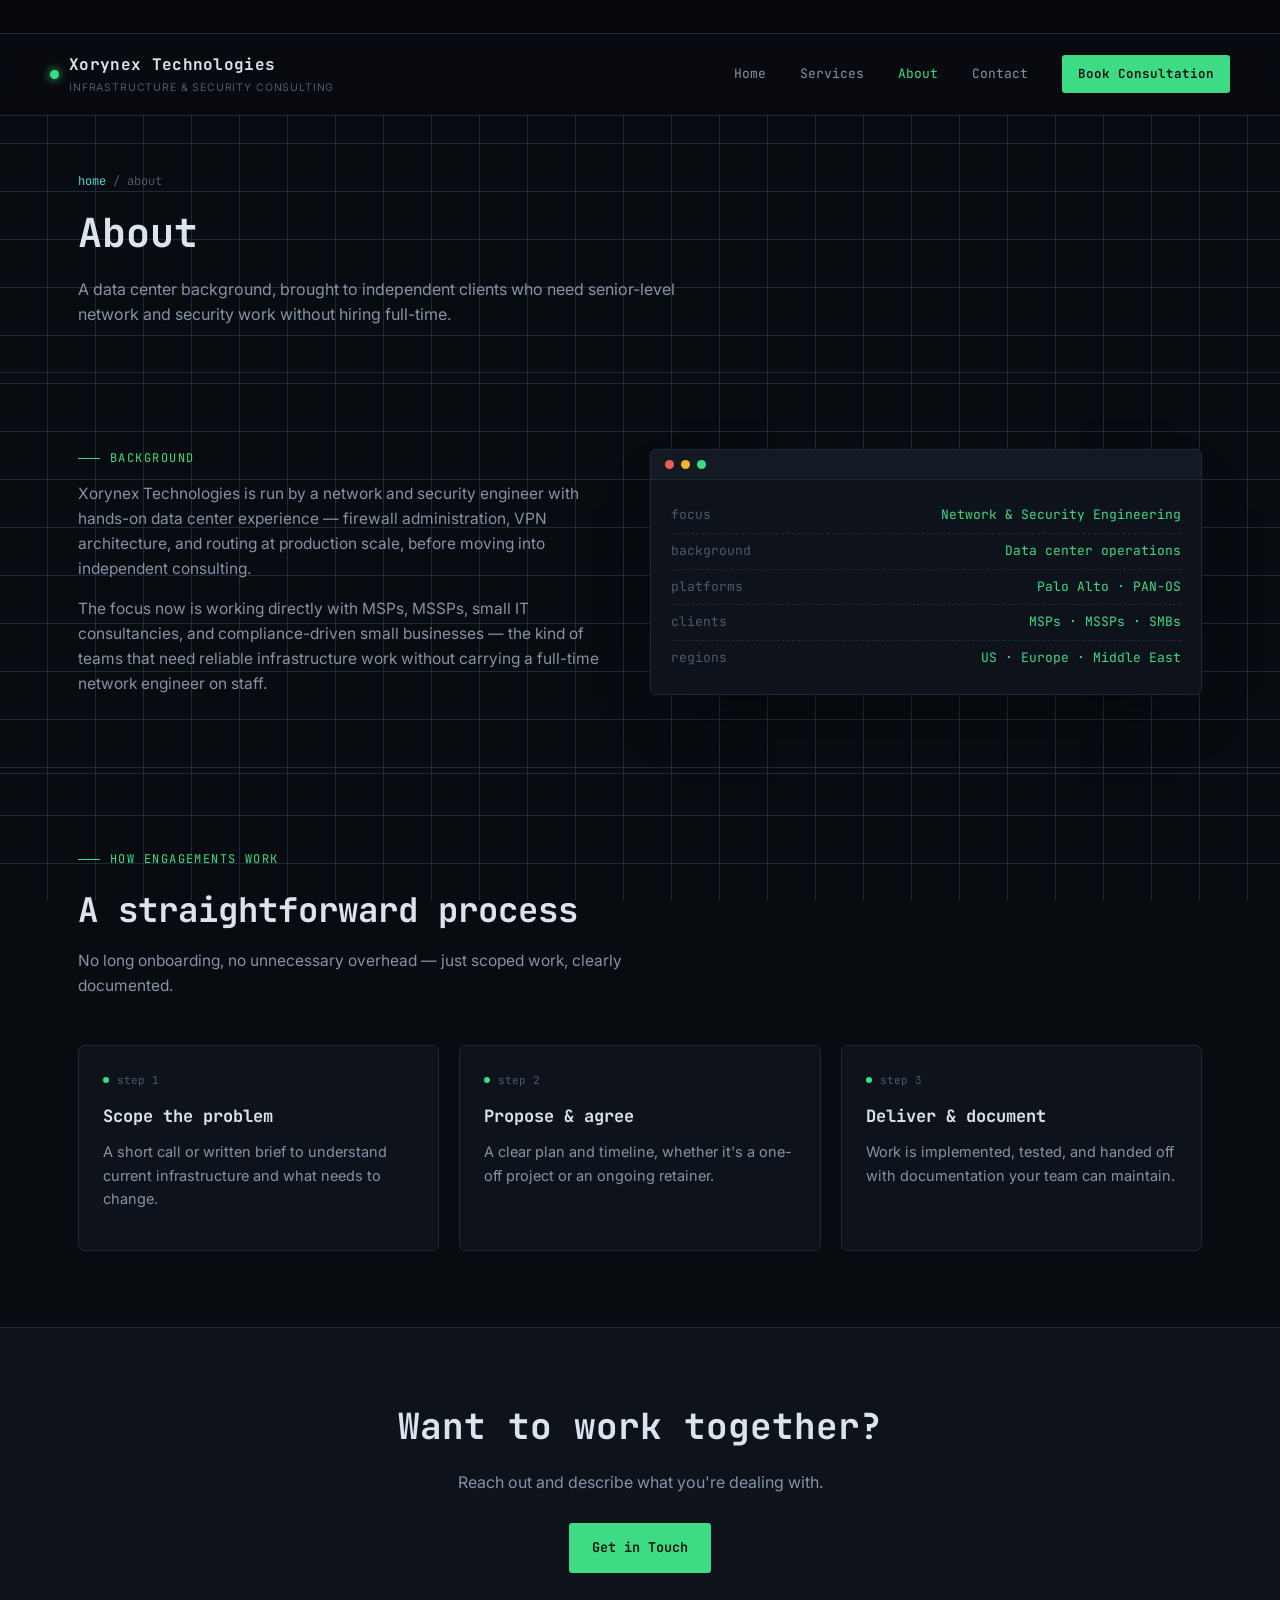
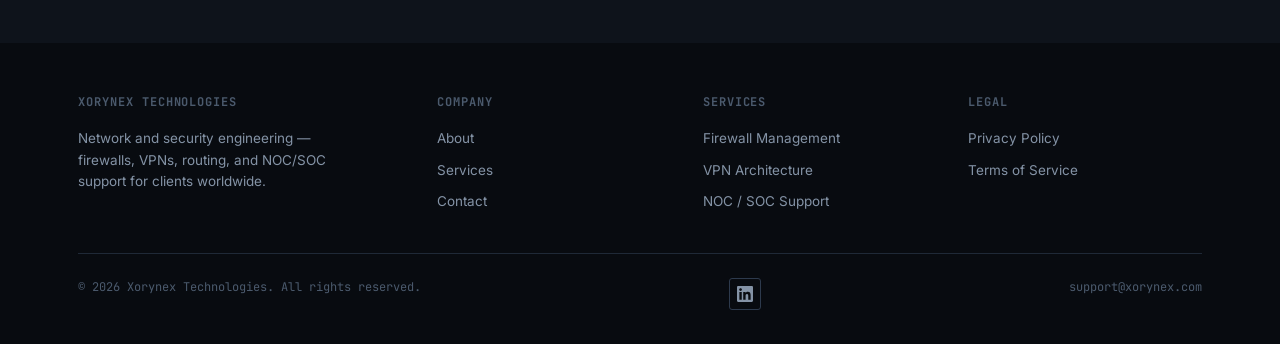
==== about.html @ 142f8172 "Add files via upload" ====
<!DOCTYPE html>
<html lang="en">
<head>
<meta charset="UTF-8">
<meta name="viewport" content="width=device-width, initial-scale=1.0">
<title>About — Xorynex Technologies</title>
<meta name="description" content="Xorynex Technologies is an independent network and security engineering practice with a data center background, serving MSPs and small businesses internationally.">
<link rel="stylesheet" href="style.css">
</head>
<body>

<div class="ticker">
  <div class="ticker__track">
    <span class="ok">● firewall.policy: enforced</span>
    <span class="data">vpn.tunnels: monitored</span>
    <span class="ok">● noc.monitoring: online</span>
    <span class="warn">soc.alerts: triaged</span>
    <span class="ok">● bgp.sessions: established</span>
    <span class="data">clients: US · EU · MENA</span>
    <span class="ok">● status: accepting new engagements</span>
    <span class="ok">● firewall.policy: enforced</span>
    <span class="data">vpn.tunnels: monitored</span>
  </div>
</div>

<header class="site">
  <div class="wrap nav">
    <a href="index.html" class="brand">
      <span class="brand__dot"></span>
      <span>Xorynex Technologies<small>Infrastructure &amp; Security Consulting</small></span>
    </a>
    <nav class="nav__links">
      <a href="index.html">Home</a>
      <a href="services.html">Services</a>
      <a href="about.html" class="current">About</a>
      <a href="contact.html">Contact</a>
      <a href="contact.html" class="nav__cta">Book Consultation</a>
    </nav>
    <button class="nav__toggle" aria-label="Toggle menu">☰ menu</button>
  </div>
</header>

<main>
  <div class="page-header">
    <div class="wrap">
      <div class="breadcrumb"><a href="index.html">home</a> / about</div>
      <h1>About</h1>
      <p>A data center background, brought to independent clients who need senior-level network and security work without hiring full-time.</p>
    </div>
  </div>

  <section>
    <div class="wrap grid-2" style="align-items:start;">
      <div class="reveal">
        <div class="eyebrow">Background</div>
        <p style="font-size:15.5px; color:var(--text-dim); margin:0 0 16px;">Xorynex Technologies is run by a network and security engineer with hands-on data center experience — firewall administration, VPN architecture, and routing at production scale, before moving into independent consulting.</p>
        <p style="font-size:15.5px; color:var(--text-dim); margin:0;">The focus now is working directly with MSPs, MSSPs, small IT consultancies, and compliance-driven small businesses — the kind of teams that need reliable infrastructure work without carrying a full-time network engineer on staff.</p>
      </div>
      <div class="console reveal">
        <div class="console__bar">
          <span style="background:#ef5b5b"></span><span style="background:#f0b429"></span><span style="background:#3ddc84"></span>
        </div>
        <div class="console__body">
          <div class="row"><span class="k">focus</span><span class="v ok">Network &amp; Security Engineering</span></div>
          <div class="row"><span class="k">background</span><span class="v ok">Data center operations</span></div>
          <div class="row"><span class="k">platforms</span><span class="v ok">Palo Alto · PAN-OS</span></div>
          <div class="row"><span class="k">clients</span><span class="v ok">MSPs · MSSPs · SMBs</span></div>
          <div class="row"><span class="k">regions</span><span class="v ok">US · Europe · Middle East</span></div>
        </div>
      </div>
    </div>
  </section>

  <section>
    <div class="wrap">
      <div class="section-head reveal">
        <div class="eyebrow">How Engagements Work</div>
        <h2>A straightforward process</h2>
        <p>No long onboarding, no unnecessary overhead — just scoped work, clearly documented.</p>
      </div>
      <div class="grid-3">
        <div class="card reveal">
          <div class="card__index"><span class="dot"></span>step 1</div>
          <h3>Scope the problem</h3>
          <p>A short call or written brief to understand current infrastructure and what needs to change.</p>
        </div>
        <div class="card reveal">
          <div class="card__index"><span class="dot"></span>step 2</div>
          <h3>Propose &amp; agree</h3>
          <p>A clear plan and timeline, whether it's a one-off project or an ongoing retainer.</p>
        </div>
        <div class="card reveal">
          <div class="card__index"><span class="dot"></span>step 3</div>
          <h3>Deliver &amp; document</h3>
          <p>Work is implemented, tested, and handed off with documentation your team can maintain.</p>
        </div>
      </div>
    </div>
  </section>

  <section class="cta-band" style="border-bottom:none;">
    <div class="wrap">
      <h2>Want to work together?</h2>
      <p>Reach out and describe what you're dealing with.</p>
      <div class="btn-row"><a href="contact.html" class="btn btn--primary">Get in Touch</a></div>
    </div>
  </section>
</main>

<footer class="site">
  <div class="wrap">
    <div class="footer__grid">
      <div class="footer__col">
        <h4>Xorynex Technologies</h4>
        <p>Network and security engineering — firewalls, VPNs, routing, and NOC/SOC support for clients worldwide.</p>
      </div>
      <div class="footer__col">
        <h4>Company</h4>
        <ul>
          <li><a href="about.html">About</a></li>
          <li><a href="services.html">Services</a></li>
          <li><a href="contact.html">Contact</a></li>
        </ul>
      </div>
      <div class="footer__col">
        <h4>Services</h4>
        <ul>
          <li><a href="services.html#firewall">Firewall Management</a></li>
          <li><a href="services.html#vpn">VPN Architecture</a></li>
          <li><a href="services.html#noc-soc">NOC / SOC Support</a></li>
        </ul>
      </div>
      <div class="footer__col">
        <h4>Legal</h4>
        <ul>
          <li><a href="privacy.html">Privacy Policy</a></li>
          <li><a href="terms.html">Terms of Service</a></li>
        </ul>
      </div>
    </div>
    <div class="footer__bottom">
      <span>© 2026 Xorynex Technologies. All rights reserved.</span>
      <div class="footer__social">
        <a href="https://www.linkedin.com/company/xorynex-technologies" target="_blank" rel="noopener noreferrer" aria-label="LinkedIn">
          <svg viewBox="0 0 24 24" fill="currentColor">
            <path d="M20.447 20.452h-3.554v-5.569c0-1.328-.027-3.037-1.852-3.037-1.853 0-2.136 1.445-2.136 2.939v5.667H9.351V9h3.414v1.561h.046c.477-.9 1.637-1.85 3.37-1.85 3.601 0 4.267 2.37 4.267 5.455v6.286zM5.337 7.433c-1.144 0-2.063-.926-2.063-2.065 0-1.138.92-2.063 2.063-2.063 1.14 0 2.064.925 2.064 2.063 0 1.139-.925 2.065-2.064 2.065zm1.782 13.019H3.555V9h3.564v11.452zM22.225 0H1.771C.792 0 0 .774 0 1.729v20.542C0 23.227.792 24 1.771 24h20.451C23.2 24 24 23.227 24 22.271V1.729C24 .774 23.2 0 22.222 0h.003z"/>
          </svg>
        </a>
      </div>
      <span>support@xorynex.com</span>
    </div>
  </div>
</footer>

<script src="script.js"></script>
</body>
</html>
---- style.css ----
/* ==========================================================================
   Network Sec Solutions — NOC Console Design System
   ========================================================================== */

@import url('https://fonts.googleapis.com/css2?family=JetBrains+Mono:wght@400;500;600;700;800&family=Inter:wght@400;500;600;700&display=swap');

:root {
  /* Color tokens */
  --bg-void:      #080b10;
  --bg-panel:     #0e131b;
  --bg-panel-alt: #131a24;
  --line:         #1f2937;
  --line-bright:  #2d3a4d;
  --text-primary: #dbe4ec;
  --text-dim:     #8493a6;
  --text-faint:   #4b5a6d;
  --signal:       #3ddc84;   /* healthy / online */
  --signal-dim:   #1f6b45;
  --alert:        #f0b429;   /* warning accent */
  --critical:     #ef5b5b;   /* used sparingly */
  --wire:         #4fd1d9;   /* secondary tech accent, links/data */

  --font-mono: 'JetBrains Mono', ui-monospace, 'SFMono-Regular', monospace;
  --font-sans: 'Inter', -apple-system, BlinkMacSystemFont, sans-serif;

  --radius: 3px;
  --max-w: 1180px;
}

* { box-sizing: border-box; }

html { scroll-behavior: smooth; }

body {
  margin: 0;
  background: var(--bg-void);
  background-image:
    linear-gradient(var(--line) 1px, transparent 1px),
    linear-gradient(90deg, var(--line) 1px, transparent 1px);
  background-size: 48px 48px;
  background-attachment: fixed;
  background-position: -1px -1px;
  color: var(--text-primary);
  font-family: var(--font-sans);
  font-size: 16px;
  line-height: 1.6;
  -webkit-font-smoothing: antialiased;
}

a { color: inherit; text-decoration: none; }

img { max-width: 100%; display: block; }

.wrap {
  max-width: var(--max-w);
  margin: 0 auto;
  padding: 0 28px;
}

::selection { background: var(--signal-dim); color: #fff; }

/* Reduced motion */
@media (prefers-reduced-motion: reduce) {
  * { animation-duration: 0.001ms !important; animation-iteration-count: 1 !important; transition-duration: 0.001ms !important; scroll-behavior: auto !important; }
}

/* Focus visibility */
a:focus-visible, button:focus-visible, input:focus-visible, textarea:focus-visible {
  outline: 2px solid var(--signal);
  outline-offset: 2px;
}

/* ==========================================================================
   Status ticker (signature element)
   ========================================================================== */

.ticker {
  background: #05070a;
  border-bottom: 1px solid var(--line);
  overflow: hidden;
  white-space: nowrap;
  font-family: var(--font-mono);
  font-size: 12px;
  color: var(--text-faint);
  padding: 7px 0;
}

.ticker__track {
  display: inline-block;
  padding-left: 100%;
  animation: ticker-scroll 38s linear infinite;
}

.ticker__track span { margin-right: 48px; }
.ticker__track span.ok   { color: var(--signal); }
.ticker__track span.warn { color: var(--alert); }
.ticker__track span.data { color: var(--wire); }

@keyframes ticker-scroll {
  0%   { transform: translateX(0); }
  100% { transform: translateX(-100%); }
}

/* ==========================================================================
   Header / Nav
   ========================================================================== */

header.site {
  border-bottom: 1px solid var(--line);
  background: rgba(8, 11, 16, 0.88);
  backdrop-filter: blur(6px);
  position: sticky;
  top: 0;
  z-index: 50;
}

.nav {
  display: flex;
  align-items: center;
  justify-content: space-between;
  padding: 18px 0;
}

.brand {
  display: flex;
  align-items: center;
  gap: 10px;
  font-family: var(--font-mono);
  font-weight: 700;
  font-size: 16px;
  letter-spacing: 0.02em;
  color: var(--text-primary);
}

.brand__dot {
  width: 9px;
  height: 9px;
  border-radius: 50%;
  background: var(--signal);
  box-shadow: 0 0 8px var(--signal);
  flex-shrink: 0;
}

.brand small {
  display: block;
  font-family: var(--font-sans);
  font-weight: 400;
  font-size: 10.5px;
  color: var(--text-faint);
  letter-spacing: 0.08em;
  text-transform: uppercase;
  margin-top: 2px;
}

.nav__links {
  display: flex;
  align-items: center;
  gap: 34px;
  font-family: var(--font-mono);
  font-size: 13px;
}

.nav__links a {
  color: var(--text-dim);
  transition: color 0.15s ease;
  position: relative;
}
.nav__links a:hover { color: var(--text-primary); }
.nav__links a.current { color: var(--signal); }

.nav__cta {
  font-family: var(--font-mono);
  font-size: 12.5px;
  font-weight: 600;
  color: var(--bg-void) !important;
  background: var(--signal);
  padding: 9px 16px;
  border-radius: var(--radius);
  transition: opacity 0.15s ease;
}
.nav__cta:hover { opacity: 0.85; }

.nav__toggle {
  display: none;
  background: none;
  border: 1px solid var(--line-bright);
  color: var(--text-primary);
  border-radius: var(--radius);
  padding: 7px 10px;
  font-family: var(--font-mono);
  cursor: pointer;
}

@media (max-width: 820px) {
  .nav__links { display: none; }
  .nav__toggle { display: inline-block; }
  .nav__links.open {
    display: flex;
    flex-direction: column;
    position: absolute;
    top: 100%;
    left: 0;
    right: 0;
    background: var(--bg-panel);
    border-bottom: 1px solid var(--line);
    padding: 18px 28px;
    gap: 16px;
    z-index: 60;
  }
}

/* ==========================================================================
   Eyebrow / section labels
   ========================================================================== */

.eyebrow {
  font-family: var(--font-mono);
  font-size: 12px;
  color: var(--signal);
  letter-spacing: 0.12em;
  text-transform: uppercase;
  display: flex;
  align-items: center;
  gap: 10px;
  margin-bottom: 14px;
}

.eyebrow::before {
  content: '';
  width: 22px;
  height: 1px;
  background: var(--signal);
}

/* ==========================================================================
   Hero
   ========================================================================== */

.hero {
  padding: 88px 0 72px;
  border-bottom: 1px solid var(--line);
}

.hero__grid {
  display: grid;
  grid-template-columns: 1.15fr 0.85fr;
  gap: 56px;
  align-items: center;
}

@media (max-width: 900px) {
  .hero__grid { grid-template-columns: 1fr; }
}

.hero h1 {
  font-family: var(--font-mono);
  font-size: clamp(32px, 5vw, 52px);
  line-height: 1.12;
  font-weight: 800;
  margin: 0 0 20px;
  letter-spacing: -0.01em;
}

.hero h1 .accent { color: var(--signal); }

.hero p.lead {
  font-size: 17px;
  color: var(--text-dim);
  max-width: 52ch;
  margin: 0 0 30px;
}

.btn-row { display: flex; gap: 14px; flex-wrap: wrap; }

.btn {
  font-family: var(--font-mono);
  font-size: 13.5px;
  font-weight: 600;
  padding: 13px 22px;
  border-radius: var(--radius);
  display: inline-flex;
  align-items: center;
  gap: 8px;
  cursor: pointer;
  border: 1px solid transparent;
  transition: transform 0.12s ease, opacity 0.12s ease, border-color 0.12s ease;
}
.btn:hover { transform: translateY(-1px); }

.btn--primary { background: var(--signal); color: #06110a; }
.btn--primary:hover { opacity: 0.88; }

.btn--ghost {
  background: transparent;
  color: var(--text-primary);
  border-color: var(--line-bright);
}
.btn--ghost:hover { border-color: var(--signal); color: var(--signal); }

/* Console panel graphic used in hero */
.console {
  background: var(--bg-panel);
  border: 1px solid var(--line);
  border-radius: 6px;
  overflow: hidden;
  box-shadow: 0 30px 60px -30px rgba(0,0,0,0.6);
}

.console__bar {
  display: flex;
  align-items: center;
  gap: 7px;
  padding: 10px 14px;
  background: var(--bg-panel-alt);
  border-bottom: 1px solid var(--line);
}
.console__bar span {
  width: 9px; height: 9px; border-radius: 50%; background: var(--line-bright);
}
.console__bar .title {
  margin-left: 8px;
  font-family: var(--font-mono);
  font-size: 11.5px;
  color: var(--text-faint);
}

.console__body {
  padding: 18px 20px;
  font-family: var(--font-mono);
  font-size: 13px;
  color: var(--text-dim);
}
.console__body .row { display: flex; justify-content: space-between; padding: 7px 0; border-bottom: 1px dashed var(--line); }
.console__body .row:last-child { border-bottom: none; }
.console__body .row .k { color: var(--text-faint); }
.console__body .row .v.ok { color: var(--signal); }
.console__body .row .v.warn { color: var(--alert); }
.console__body .cursor-line { margin-top: 12px; color: var(--signal); }
.console__body .cursor-line::after {
  content: '_';
  animation: blink 1s step-end infinite;
}
@keyframes blink { 50% { opacity: 0; } }

/* ==========================================================================
   Sections generic
   ========================================================================== */

section { padding: 76px 0; border-bottom: 1px solid var(--line); }
section:last-of-type { border-bottom: none; }

.section-head { max-width: 640px; margin-bottom: 46px; }
.section-head h2 {
  font-family: var(--font-mono);
  font-size: clamp(24px, 3.4vw, 34px);
  margin: 0 0 12px;
  font-weight: 700;
}
.section-head p { color: var(--text-dim); font-size: 15.5px; margin: 0; }

/* ==========================================================================
   Service cards
   ========================================================================== */

.grid-3 { display: grid; grid-template-columns: repeat(3, 1fr); gap: 20px; }
.grid-2 { display: grid; grid-template-columns: repeat(2, 1fr); gap: 20px; }

@media (max-width: 900px) { .grid-3 { grid-template-columns: 1fr 1fr; } }
@media (max-width: 620px) { .grid-3, .grid-2 { grid-template-columns: 1fr; } }

.card {
  background: var(--bg-panel);
  border: 1px solid var(--line);
  border-radius: 6px;
  padding: 26px 24px;
  transition: border-color 0.15s ease, transform 0.15s ease;
}
.card:hover { border-color: var(--line-bright); transform: translateY(-2px); }

.card__index {
  font-family: var(--font-mono);
  font-size: 11px;
  color: var(--text-faint);
  margin-bottom: 14px;
  display: flex;
  align-items: center;
  gap: 8px;
}
.card__index .dot { width: 6px; height: 6px; border-radius: 50%; background: var(--signal); }

.card h3 {
  font-family: var(--font-mono);
  font-size: 17px;
  margin: 0 0 10px;
  font-weight: 700;
}

.card p { color: var(--text-dim); font-size: 14.5px; margin: 0 0 14px; }

.card ul {
  list-style: none;
  margin: 0;
  padding: 0;
  font-size: 13.5px;
  color: var(--text-dim);
  display: flex;
  flex-direction: column;
  gap: 6px;
}
.card ul li::before { content: '› '; color: var(--signal); font-family: var(--font-mono); }

.card a.more {
  display: inline-block;
  margin-top: 16px;
  font-family: var(--font-mono);
  font-size: 12.5px;
  color: var(--wire);
}
.card a.more:hover { text-decoration: underline; }

/* ==========================================================================
   Testimonials (client feedback log)
   ========================================================================== */

.log-entry {
  background: var(--bg-panel);
  border: 1px solid var(--line);
  border-left: 3px solid var(--signal);
  border-radius: 4px;
  padding: 22px 24px;
  margin-bottom: 16px;
}

.log-entry__meta {
  font-family: var(--font-mono);
  font-size: 11.5px;
  color: var(--text-faint);
  display: flex;
  justify-content: space-between;
  margin-bottom: 12px;
  flex-wrap: wrap;
  gap: 8px;
}
.log-entry__meta .status { color: var(--signal); }

.log-entry p.quote {
  font-size: 15px;
  color: var(--text-primary);
  margin: 0 0 12px;
  line-height: 1.65;
}

.log-entry__author {
  font-family: var(--font-mono);
  font-size: 12.5px;
  color: var(--text-dim);
}
.log-entry__author strong { color: var(--text-primary); }

.placeholder-tag {
  display: inline-block;
  font-family: var(--font-mono);
  font-size: 10px;
  color: var(--alert);
  border: 1px solid var(--alert);
  border-radius: 3px;
  padding: 2px 6px;
  margin-left: 8px;
  vertical-align: middle;
  letter-spacing: 0.04em;
}

/* ==========================================================================
   Stats strip
   ========================================================================== */

.stats {
  display: grid;
  grid-template-columns: repeat(4, 1fr);
  border: 1px solid var(--line);
  border-radius: 6px;
  overflow: hidden;
}
@media (max-width: 700px) { .stats { grid-template-columns: 1fr 1fr; } }

.stat {
  padding: 26px 20px;
  border-right: 1px solid var(--line);
  background: var(--bg-panel);
}
.stat:last-child { border-right: none; }
.stat .num {
  font-family: var(--font-mono);
  font-size: 30px;
  font-weight: 800;
  color: var(--signal);
}
.stat .label {
  font-size: 12.5px;
  color: var(--text-faint);
  margin-top: 6px;
  text-transform: uppercase;
  letter-spacing: 0.04em;
}

/* ==========================================================================
   Forms
   ========================================================================== */

.form-panel {
  background: var(--bg-panel);
  border: 1px solid var(--line);
  border-radius: 6px;
  padding: 34px;
}

.field { margin-bottom: 20px; }
.field label {
  display: block;
  font-family: var(--font-mono);
  font-size: 12.5px;
  color: var(--text-dim);
  margin-bottom: 8px;
  text-transform: uppercase;
  letter-spacing: 0.04em;
}
.field input, .field textarea, .field select {
  width: 100%;
  background: var(--bg-void);
  border: 1px solid var(--line-bright);
  border-radius: var(--radius);
  color: var(--text-primary);
  font-family: var(--font-sans);
  font-size: 14.5px;
  padding: 12px 14px;
  transition: border-color 0.15s ease;
}
.field input:focus, .field textarea:focus, .field select:focus {
  border-color: var(--signal);
  outline: none;
}
.field textarea { resize: vertical; min-height: 130px; }

.form-status {
  font-family: var(--font-mono);
  font-size: 13px;
  margin-top: 16px;
  display: none;
  padding: 12px 14px;
  border-radius: var(--radius);
}
.form-status.show { display: block; }
.form-status.ok { background: rgba(61, 220, 132, 0.08); border: 1px solid var(--signal-dim); color: var(--signal); }
.form-status.err { background: rgba(239, 91, 91, 0.08); border: 1px solid var(--critical); color: var(--critical); }

/* ==========================================================================
   Contact info cards
   ========================================================================== */

.contact-meta { display: flex; flex-direction: column; gap: 14px; }
.contact-meta .item {
  border: 1px solid var(--line);
  border-radius: 6px;
  padding: 18px 20px;
  background: var(--bg-panel);
}
.contact-meta .item .k {
  font-family: var(--font-mono);
  font-size: 11px;
  color: var(--text-faint);
  text-transform: uppercase;
  letter-spacing: 0.06em;
  margin-bottom: 6px;
}
.contact-meta .item .v { font-size: 15px; color: var(--text-primary); }
.contact-meta .item .v a { color: var(--wire); }

/* ==========================================================================
   CTA band
   ========================================================================== */

.cta-band {
  text-align: center;
  padding: 70px 0;
  background: var(--bg-panel);
}
.cta-band h2 {
  font-family: var(--font-mono);
  font-size: clamp(24px, 3.6vw, 36px);
  margin: 0 0 14px;
}
.cta-band p { color: var(--text-dim); margin: 0 0 28px; }
.cta-band .btn-row { justify-content: center; }

/* ==========================================================================
   Footer
   ========================================================================== */

footer.site {
  padding: 50px 0 34px;
  font-size: 13.5px;
}
.footer__grid {
  display: grid;
  grid-template-columns: 1.4fr 1fr 1fr 1fr;
  gap: 32px;
  margin-bottom: 40px;
}
@media (max-width: 760px) { .footer__grid { grid-template-columns: 1fr 1fr; } }

.footer__col h4 {
  font-family: var(--font-mono);
  font-size: 12px;
  color: var(--text-faint);
  text-transform: uppercase;
  letter-spacing: 0.08em;
  margin: 0 0 16px;
}
.footer__col ul { list-style: none; margin: 0; padding: 0; display: flex; flex-direction: column; gap: 10px; }
.footer__col a { color: var(--text-dim); }
.footer__col a:hover { color: var(--signal); }
.footer__col p { color: var(--text-dim); font-size: 13.5px; margin: 0; max-width: 32ch; }

.footer__bottom {
  border-top: 1px solid var(--line);
  padding-top: 24px;
  display: flex;
  justify-content: space-between;
  flex-wrap: wrap;
  gap: 12px;
  color: var(--text-faint);
  font-family: var(--font-mono);
  font-size: 12px;
}

/* ==========================================================================
   Page header (interior pages)
   ========================================================================== */

.page-header {
  padding: 56px 0 44px;
  border-bottom: 1px solid var(--line);
}
.page-header h1 {
  font-family: var(--font-mono);
  font-size: clamp(28px, 4vw, 40px);
  margin: 10px 0 12px;
}
.page-header p { color: var(--text-dim); max-width: 60ch; margin: 0; }
.breadcrumb {
  font-family: var(--font-mono);
  font-size: 12px;
  color: var(--text-faint);
}
.breadcrumb a { color: var(--wire); }

/* fade-in on scroll */
.reveal {
  opacity: 0;
  transform: translateY(14px);
  transition: opacity 0.5s ease, transform 0.5s ease;
}
.reveal.in { opacity: 1; transform: translateY(0); }

/* ==========================================================================
   Footer social icons
   ========================================================================== */

.footer__social {
  display: flex;
  align-items: center;
  gap: 14px;
}
.footer__social a {
  display: inline-flex;
  align-items: center;
  justify-content: center;
  width: 32px;
  height: 32px;
  border: 1px solid var(--line-bright);
  border-radius: var(--radius);
  color: var(--text-dim);
  transition: color 0.15s ease, border-color 0.15s ease;
}
.footer__social a:hover { color: var(--signal); border-color: var(--signal); }
.footer__social svg { width: 16px; height: 16px; }

/* ==========================================================================
   Plain-language / small-business section
   ========================================================================== */

.plain-panel {
  background: var(--bg-panel);
  border: 1px solid var(--line);
  border-radius: 8px;
  padding: 40px;
}
@media (max-width: 620px) { .plain-panel { padding: 26px; } }

.plain-panel h2 {
  font-family: var(--font-sans);
  font-size: clamp(22px, 3.2vw, 30px);
  font-weight: 700;
  margin: 0 0 14px;
  color: var(--text-primary);
}
.plain-panel p.intro {
  font-family: var(--font-sans);
  font-size: 16px;
  color: var(--text-dim);
  max-width: 62ch;
  margin: 0 0 28px;
}
.plain-grid {
  display: grid;
  grid-template-columns: repeat(3, 1fr);
  gap: 20px;
}
@media (max-width: 780px) { .plain-grid { grid-template-columns: 1fr; } }

.plain-item {
  background: var(--bg-void);
  border: 1px solid var(--line);
  border-radius: 6px;
  padding: 20px;
}
.plain-item .q {
  font-family: var(--font-sans);
  font-size: 15px;
  font-weight: 600;
  color: var(--text-primary);
  margin: 0 0 8px;
}
.plain-item p {
  font-family: var(--font-sans);
  font-size: 14px;
  color: var(--text-dim);
  margin: 0;
}

.example-tag {
  display: inline-block;
  font-family: var(--font-mono);
  font-size: 10px;
  color: var(--wire);
  border: 1px solid var(--wire);
  border-radius: 3px;
  padding: 2px 6px;
  margin-left: 8px;
  vertical-align: middle;
  letter-spacing: 0.04em;
}
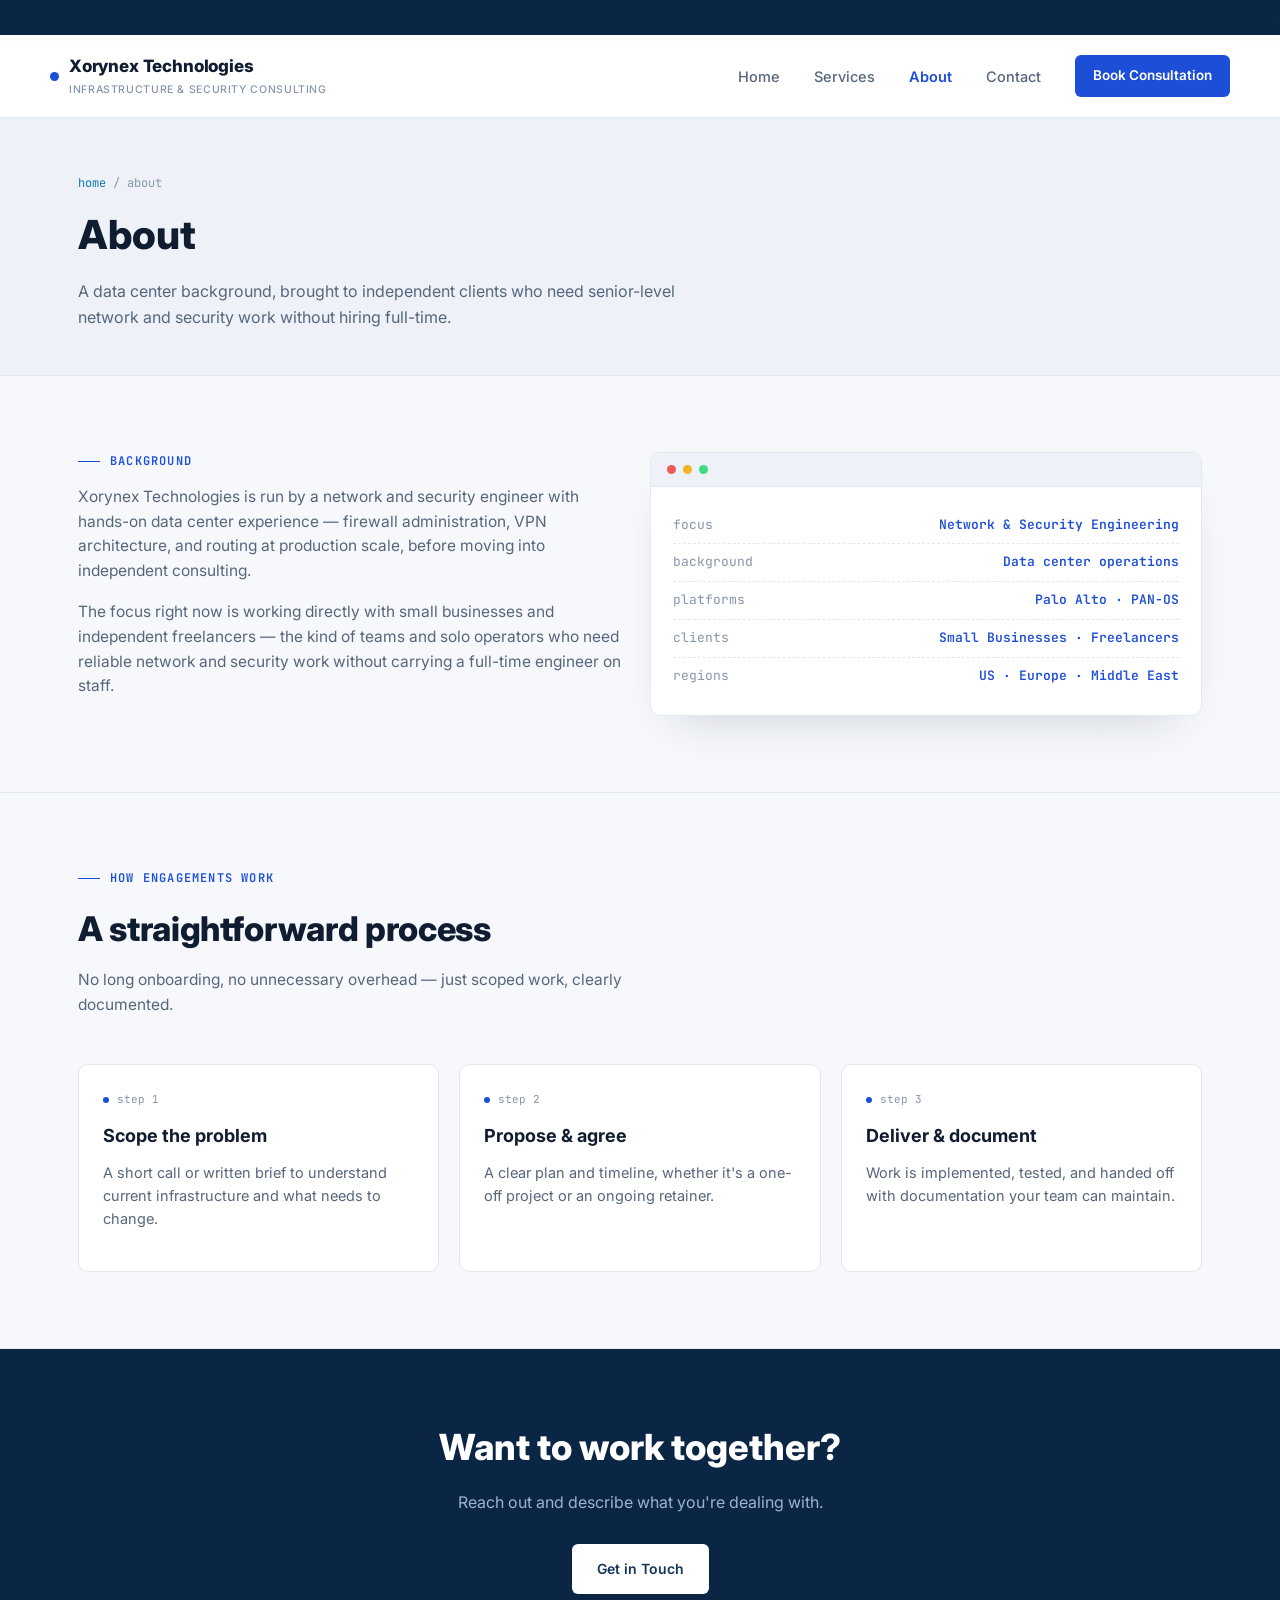
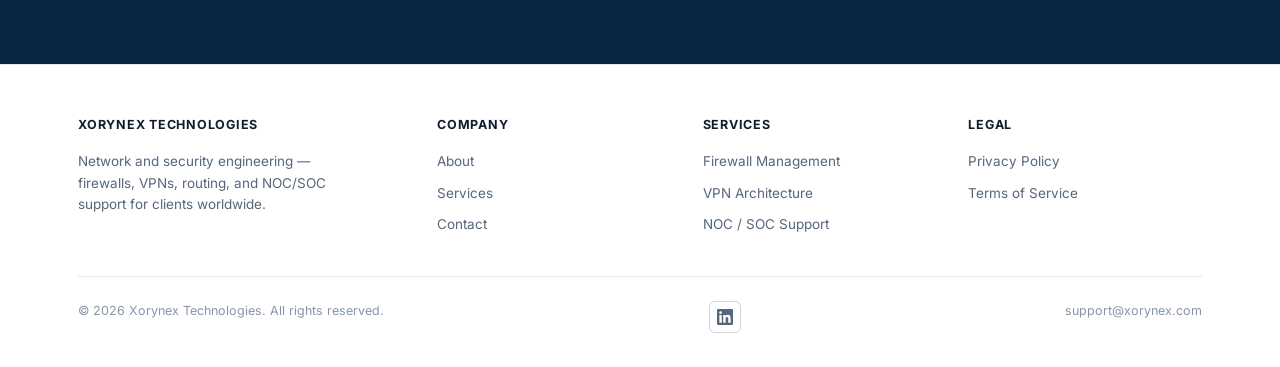
==== commit 37e7d38a: "Add files via upload" ====
--- a/about.html
+++ b/about.html
@@ -4,7 +4,7 @@
 <meta charset="UTF-8">
 <meta name="viewport" content="width=device-width, initial-scale=1.0">
 <title>About — Xorynex Technologies</title>
-<meta name="description" content="Xorynex Technologies is an independent network and security engineering practice with a data center background, serving MSPs and small businesses internationally.">
+<meta name="description" content="Xorynex Technologies is an independent network and security engineering practice with a data center background, serving small businesses and independent freelancers internationally.">
 <link rel="stylesheet" href="style.css">
 </head>
 <body>
@@ -54,7 +54,7 @@
       <div class="reveal">
         <div class="eyebrow">Background</div>
         <p style="font-size:15.5px; color:var(--text-dim); margin:0 0 16px;">Xorynex Technologies is run by a network and security engineer with hands-on data center experience — firewall administration, VPN architecture, and routing at production scale, before moving into independent consulting.</p>
-        <p style="font-size:15.5px; color:var(--text-dim); margin:0;">The focus now is working directly with MSPs, MSSPs, small IT consultancies, and compliance-driven small businesses — the kind of teams that need reliable infrastructure work without carrying a full-time network engineer on staff.</p>
+        <p style="font-size:15.5px; color:var(--text-dim); margin:0;">The focus right now is working directly with small businesses and independent freelancers — the kind of teams and solo operators who need reliable network and security work without carrying a full-time engineer on staff.</p>
       </div>
       <div class="console reveal">
         <div class="console__bar">
@@ -64,7 +64,7 @@
           <div class="row"><span class="k">focus</span><span class="v ok">Network &amp; Security Engineering</span></div>
           <div class="row"><span class="k">background</span><span class="v ok">Data center operations</span></div>
           <div class="row"><span class="k">platforms</span><span class="v ok">Palo Alto · PAN-OS</span></div>
-          <div class="row"><span class="k">clients</span><span class="v ok">MSPs · MSSPs · SMBs</span></div>
+          <div class="row"><span class="k">clients</span><span class="v ok">Small Businesses · Freelancers</span></div>
           <div class="row"><span class="k">regions</span><span class="v ok">US · Europe · Middle East</span></div>
         </div>
       </div>
--- a/style.css
+++ b/style.css
@@ -1,29 +1,35 @@
 /* ==========================================================================
-   Network Sec Solutions — NOC Console Design System
-   ========================================================================== */
-
-@import url('https://fonts.googleapis.com/css2?family=JetBrains+Mono:wght@400;500;600;700;800&family=Inter:wght@400;500;600;700&display=swap');
+   Xorynex Technologies — Professional Trust Design System
+   Clean, corporate, navy/blue palette for small business & freelance clients
+   ========================================================================== */
+
+@import url('https://fonts.googleapis.com/css2?family=JetBrains+Mono:wght@400;500;600;700&family=Inter:wght@400;500;600;700;800&display=swap');
 
 :root {
-  /* Color tokens */
-  --bg-void:      #080b10;
-  --bg-panel:     #0e131b;
-  --bg-panel-alt: #131a24;
-  --line:         #1f2937;
-  --line-bright:  #2d3a4d;
-  --text-primary: #dbe4ec;
-  --text-dim:     #8493a6;
-  --text-faint:   #4b5a6d;
-  --signal:       #3ddc84;   /* healthy / online */
-  --signal-dim:   #1f6b45;
-  --alert:        #f0b429;   /* warning accent */
-  --critical:     #ef5b5b;   /* used sparingly */
-  --wire:         #4fd1d9;   /* secondary tech accent, links/data */
+  /* Color tokens — light, professional, navy/blue */
+  --bg-void:      #f6f8fb;   /* page background */
+  --bg-panel:     #ffffff;   /* card / panel background */
+  --bg-panel-alt: #eef2f8;   /* secondary panel background */
+  --bg-dark:      #0b2545;   /* deep navy, used sparingly (ticker, CTA band) */
+  --bg-dark-alt:  #102c52;
+  --line:         #e2e8f0;
+  --line-bright:  #cbd5e1;
+  --text-primary: #101c30;   /* near-navy body/heading text */
+  --text-dim:     #56667d;
+  --text-faint:   #8695ab;
+  --text-on-dark: #eaf1fb;
+  --text-on-dark-dim: #9fb3cf;
+  --signal:       #1d4ed8;   /* primary brand blue — CTAs, links, accents */
+  --signal-dim:   #dbe6fb;   /* light blue tint for success/accent backgrounds */
+  --signal-deep:  #14345c;   /* deep navy accent for hovers/emphasis */
+  --alert:        #b7791f;   /* warning accent, muted amber */
+  --critical:     #c0362c;   /* muted red, used sparingly */
+  --wire:         #0f7ab0;   /* secondary accent — links/data */
 
   --font-mono: 'JetBrains Mono', ui-monospace, 'SFMono-Regular', monospace;
   --font-sans: 'Inter', -apple-system, BlinkMacSystemFont, sans-serif;
 
-  --radius: 3px;
+  --radius: 6px;
   --max-w: 1180px;
 }
 
@@ -34,12 +40,6 @@
 body {
   margin: 0;
   background: var(--bg-void);
-  background-image:
-    linear-gradient(var(--line) 1px, transparent 1px),
-    linear-gradient(90deg, var(--line) 1px, transparent 1px);
-  background-size: 48px 48px;
-  background-attachment: fixed;
-  background-position: -1px -1px;
   color: var(--text-primary);
   font-family: var(--font-sans);
   font-size: 16px;
@@ -57,7 +57,7 @@
   padding: 0 28px;
 }
 
-::selection { background: var(--signal-dim); color: #fff; }
+::selection { background: var(--signal-dim); color: var(--signal-deep); }
 
 /* Reduced motion */
 @media (prefers-reduced-motion: reduce) {
@@ -71,30 +71,29 @@
 }
 
 /* ==========================================================================
-   Status ticker (signature element)
+   Status ticker — restyled as a calm navy trust bar
    ========================================================================== */
 
 .ticker {
-  background: #05070a;
-  border-bottom: 1px solid var(--line);
+  background: var(--bg-dark);
   overflow: hidden;
   white-space: nowrap;
   font-family: var(--font-mono);
   font-size: 12px;
-  color: var(--text-faint);
-  padding: 7px 0;
+  color: var(--text-on-dark-dim);
+  padding: 8px 0;
 }
 
 .ticker__track {
   display: inline-block;
   padding-left: 100%;
-  animation: ticker-scroll 38s linear infinite;
+  animation: ticker-scroll 42s linear infinite;
 }
 
 .ticker__track span { margin-right: 48px; }
-.ticker__track span.ok   { color: var(--signal); }
-.ticker__track span.warn { color: var(--alert); }
-.ticker__track span.data { color: var(--wire); }
+.ticker__track span.ok   { color: #7fd4a8; }
+.ticker__track span.warn { color: #e3b968; }
+.ticker__track span.data { color: #8fc4ea; }
 
 @keyframes ticker-scroll {
   0%   { transform: translateX(0); }
@@ -107,7 +106,7 @@
 
 header.site {
   border-bottom: 1px solid var(--line);
-  background: rgba(8, 11, 16, 0.88);
+  background: rgba(255, 255, 255, 0.92);
   backdrop-filter: blur(6px);
   position: sticky;
   top: 0;
@@ -125,10 +124,10 @@
   display: flex;
   align-items: center;
   gap: 10px;
-  font-family: var(--font-mono);
-  font-weight: 700;
-  font-size: 16px;
-  letter-spacing: 0.02em;
+  font-family: var(--font-sans);
+  font-weight: 800;
+  font-size: 17px;
+  letter-spacing: -0.01em;
   color: var(--text-primary);
 }
 
@@ -137,17 +136,16 @@
   height: 9px;
   border-radius: 50%;
   background: var(--signal);
-  box-shadow: 0 0 8px var(--signal);
   flex-shrink: 0;
 }
 
 .brand small {
   display: block;
   font-family: var(--font-sans);
-  font-weight: 400;
+  font-weight: 500;
   font-size: 10.5px;
   color: var(--text-faint);
-  letter-spacing: 0.08em;
+  letter-spacing: 0.06em;
   text-transform: uppercase;
   margin-top: 2px;
 }
@@ -156,8 +154,9 @@
   display: flex;
   align-items: center;
   gap: 34px;
-  font-family: var(--font-mono);
-  font-size: 13px;
+  font-family: var(--font-sans);
+  font-weight: 500;
+  font-size: 14.5px;
 }
 
 .nav__links a {
@@ -166,19 +165,19 @@
   position: relative;
 }
 .nav__links a:hover { color: var(--text-primary); }
-.nav__links a.current { color: var(--signal); }
+.nav__links a.current { color: var(--signal); font-weight: 600; }
 
 .nav__cta {
-  font-family: var(--font-mono);
-  font-size: 12.5px;
+  font-family: var(--font-sans);
+  font-size: 13.5px;
   font-weight: 600;
-  color: var(--bg-void) !important;
+  color: #fff !important;
   background: var(--signal);
-  padding: 9px 16px;
+  padding: 10px 18px;
   border-radius: var(--radius);
-  transition: opacity 0.15s ease;
-}
-.nav__cta:hover { opacity: 0.85; }
+  transition: background 0.15s ease;
+}
+.nav__cta:hover { background: var(--signal-deep); }
 
 .nav__toggle {
   display: none;
@@ -187,7 +186,8 @@
   color: var(--text-primary);
   border-radius: var(--radius);
   padding: 7px 10px;
-  font-family: var(--font-mono);
+  font-family: var(--font-sans);
+  font-weight: 500;
   cursor: pointer;
 }
 
@@ -206,6 +206,7 @@
     padding: 18px 28px;
     gap: 16px;
     z-index: 60;
+    box-shadow: 0 12px 24px -12px rgba(16, 28, 48, 0.15);
   }
 }
 
@@ -217,12 +218,13 @@
   font-family: var(--font-mono);
   font-size: 12px;
   color: var(--signal);
-  letter-spacing: 0.12em;
+  letter-spacing: 0.1em;
   text-transform: uppercase;
   display: flex;
   align-items: center;
   gap: 10px;
   margin-bottom: 14px;
+  font-weight: 600;
 }
 
 .eyebrow::before {
@@ -253,12 +255,13 @@
 }
 
 .hero h1 {
-  font-family: var(--font-mono);
-  font-size: clamp(32px, 5vw, 52px);
-  line-height: 1.12;
+  font-family: var(--font-sans);
+  font-size: clamp(32px, 5vw, 50px);
+  line-height: 1.15;
   font-weight: 800;
   margin: 0 0 20px;
-  letter-spacing: -0.01em;
+  letter-spacing: -0.02em;
+  color: var(--text-primary);
 }
 
 .hero h1 .accent { color: var(--signal); }
@@ -273,22 +276,22 @@
 .btn-row { display: flex; gap: 14px; flex-wrap: wrap; }
 
 .btn {
-  font-family: var(--font-mono);
-  font-size: 13.5px;
+  font-family: var(--font-sans);
+  font-size: 14px;
   font-weight: 600;
-  padding: 13px 22px;
+  padding: 13px 24px;
   border-radius: var(--radius);
   display: inline-flex;
   align-items: center;
   gap: 8px;
   cursor: pointer;
   border: 1px solid transparent;
-  transition: transform 0.12s ease, opacity 0.12s ease, border-color 0.12s ease;
+  transition: transform 0.12s ease, background 0.12s ease, border-color 0.12s ease, color 0.12s ease;
 }
 .btn:hover { transform: translateY(-1px); }
 
-.btn--primary { background: var(--signal); color: #06110a; }
-.btn--primary:hover { opacity: 0.88; }
+.btn--primary { background: var(--signal); color: #fff; box-shadow: 0 8px 20px -8px rgba(29, 78, 216, 0.45); }
+.btn--primary:hover { background: var(--signal-deep); }
 
 .btn--ghost {
   background: transparent;
@@ -297,20 +300,20 @@
 }
 .btn--ghost:hover { border-color: var(--signal); color: var(--signal); }
 
-/* Console panel graphic used in hero */
+/* Console panel graphic used in hero — restyled as a clean status card */
 .console {
   background: var(--bg-panel);
   border: 1px solid var(--line);
-  border-radius: 6px;
+  border-radius: 10px;
   overflow: hidden;
-  box-shadow: 0 30px 60px -30px rgba(0,0,0,0.6);
+  box-shadow: 0 24px 48px -28px rgba(16, 28, 48, 0.22);
 }
 
 .console__bar {
   display: flex;
   align-items: center;
   gap: 7px;
-  padding: 10px 14px;
+  padding: 12px 16px;
   background: var(--bg-panel-alt);
   border-bottom: 1px solid var(--line);
 }
@@ -325,17 +328,17 @@
 }
 
 .console__body {
-  padding: 18px 20px;
+  padding: 20px 22px;
   font-family: var(--font-mono);
   font-size: 13px;
   color: var(--text-dim);
 }
-.console__body .row { display: flex; justify-content: space-between; padding: 7px 0; border-bottom: 1px dashed var(--line); }
+.console__body .row { display: flex; justify-content: space-between; padding: 8px 0; border-bottom: 1px dashed var(--line); }
 .console__body .row:last-child { border-bottom: none; }
 .console__body .row .k { color: var(--text-faint); }
-.console__body .row .v.ok { color: var(--signal); }
+.console__body .row .v.ok { color: var(--signal); font-weight: 600; }
 .console__body .row .v.warn { color: var(--alert); }
-.console__body .cursor-line { margin-top: 12px; color: var(--signal); }
+.console__body .cursor-line { margin-top: 12px; color: var(--signal); font-weight: 600; }
 .console__body .cursor-line::after {
   content: '_';
   animation: blink 1s step-end infinite;
@@ -351,10 +354,12 @@
 
 .section-head { max-width: 640px; margin-bottom: 46px; }
 .section-head h2 {
-  font-family: var(--font-mono);
+  font-family: var(--font-sans);
   font-size: clamp(24px, 3.4vw, 34px);
   margin: 0 0 12px;
-  font-weight: 700;
+  font-weight: 800;
+  letter-spacing: -0.01em;
+  color: var(--text-primary);
 }
 .section-head p { color: var(--text-dim); font-size: 15.5px; margin: 0; }
 
@@ -371,11 +376,11 @@
 .card {
   background: var(--bg-panel);
   border: 1px solid var(--line);
-  border-radius: 6px;
+  border-radius: 10px;
   padding: 26px 24px;
-  transition: border-color 0.15s ease, transform 0.15s ease;
-}
-.card:hover { border-color: var(--line-bright); transform: translateY(-2px); }
+  transition: border-color 0.15s ease, transform 0.15s ease, box-shadow 0.15s ease;
+}
+.card:hover { border-color: var(--signal); transform: translateY(-2px); box-shadow: 0 16px 32px -22px rgba(16, 28, 48, 0.25); }
 
 .card__index {
   font-family: var(--font-mono);
@@ -389,10 +394,11 @@
 .card__index .dot { width: 6px; height: 6px; border-radius: 50%; background: var(--signal); }
 
 .card h3 {
-  font-family: var(--font-mono);
-  font-size: 17px;
+  font-family: var(--font-sans);
+  font-size: 18px;
   margin: 0 0 10px;
   font-weight: 700;
+  color: var(--text-primary);
 }
 
 .card p { color: var(--text-dim); font-size: 14.5px; margin: 0 0 14px; }
@@ -407,13 +413,14 @@
   flex-direction: column;
   gap: 6px;
 }
-.card ul li::before { content: '› '; color: var(--signal); font-family: var(--font-mono); }
+.card ul li::before { content: '› '; color: var(--signal); font-family: var(--font-mono); font-weight: 600; }
 
 .card a.more {
   display: inline-block;
   margin-top: 16px;
-  font-family: var(--font-mono);
-  font-size: 12.5px;
+  font-family: var(--font-sans);
+  font-size: 13.5px;
+  font-weight: 600;
   color: var(--wire);
 }
 .card a.more:hover { text-decoration: underline; }
@@ -426,7 +433,7 @@
   background: var(--bg-panel);
   border: 1px solid var(--line);
   border-left: 3px solid var(--signal);
-  border-radius: 4px;
+  border-radius: 8px;
   padding: 22px 24px;
   margin-bottom: 16px;
 }
@@ -441,7 +448,7 @@
   flex-wrap: wrap;
   gap: 8px;
 }
-.log-entry__meta .status { color: var(--signal); }
+.log-entry__meta .status { color: var(--signal); font-weight: 600; }
 
 .log-entry p.quote {
   font-size: 15px;
@@ -451,8 +458,8 @@
 }
 
 .log-entry__author {
-  font-family: var(--font-mono);
-  font-size: 12.5px;
+  font-family: var(--font-sans);
+  font-size: 13px;
   color: var(--text-dim);
 }
 .log-entry__author strong { color: var(--text-primary); }
@@ -478,7 +485,7 @@
   display: grid;
   grid-template-columns: repeat(4, 1fr);
   border: 1px solid var(--line);
-  border-radius: 6px;
+  border-radius: 10px;
   overflow: hidden;
 }
 @media (max-width: 700px) { .stats { grid-template-columns: 1fr 1fr; } }
@@ -490,7 +497,7 @@
 }
 .stat:last-child { border-right: none; }
 .stat .num {
-  font-family: var(--font-mono);
+  font-family: var(--font-sans);
   font-size: 30px;
   font-weight: 800;
   color: var(--signal);
@@ -510,19 +517,19 @@
 .form-panel {
   background: var(--bg-panel);
   border: 1px solid var(--line);
-  border-radius: 6px;
+  border-radius: 10px;
   padding: 34px;
+  box-shadow: 0 20px 40px -30px rgba(16, 28, 48, 0.2);
 }
 
 .field { margin-bottom: 20px; }
 .field label {
   display: block;
-  font-family: var(--font-mono);
-  font-size: 12.5px;
+  font-family: var(--font-sans);
+  font-size: 13px;
+  font-weight: 600;
   color: var(--text-dim);
   margin-bottom: 8px;
-  text-transform: uppercase;
-  letter-spacing: 0.04em;
 }
 .field input, .field textarea, .field select {
   width: 100%;
@@ -533,25 +540,26 @@
   font-family: var(--font-sans);
   font-size: 14.5px;
   padding: 12px 14px;
-  transition: border-color 0.15s ease;
+  transition: border-color 0.15s ease, box-shadow 0.15s ease;
 }
 .field input:focus, .field textarea:focus, .field select:focus {
   border-color: var(--signal);
+  box-shadow: 0 0 0 3px var(--signal-dim);
   outline: none;
 }
 .field textarea { resize: vertical; min-height: 130px; }
 
 .form-status {
-  font-family: var(--font-mono);
-  font-size: 13px;
+  font-family: var(--font-sans);
+  font-size: 13.5px;
   margin-top: 16px;
   display: none;
   padding: 12px 14px;
   border-radius: var(--radius);
 }
 .form-status.show { display: block; }
-.form-status.ok { background: rgba(61, 220, 132, 0.08); border: 1px solid var(--signal-dim); color: var(--signal); }
-.form-status.err { background: rgba(239, 91, 91, 0.08); border: 1px solid var(--critical); color: var(--critical); }
+.form-status.ok { background: var(--signal-dim); border: 1px solid #b7cef3; color: var(--signal-deep); }
+.form-status.err { background: #fbe9e7; border: 1px solid #eab3ab; color: var(--critical); }
 
 /* ==========================================================================
    Contact info cards
@@ -560,7 +568,7 @@
 .contact-meta { display: flex; flex-direction: column; gap: 14px; }
 .contact-meta .item {
   border: 1px solid var(--line);
-  border-radius: 6px;
+  border-radius: 10px;
   padding: 18px 20px;
   background: var(--bg-panel);
 }
@@ -582,15 +590,20 @@
 .cta-band {
   text-align: center;
   padding: 70px 0;
-  background: var(--bg-panel);
+  background: var(--bg-dark);
+  color: var(--text-on-dark);
 }
 .cta-band h2 {
-  font-family: var(--font-mono);
+  font-family: var(--font-sans);
   font-size: clamp(24px, 3.6vw, 36px);
   margin: 0 0 14px;
-}
-.cta-band p { color: var(--text-dim); margin: 0 0 28px; }
+  font-weight: 800;
+  color: #fff;
+}
+.cta-band p { color: var(--text-on-dark-dim); margin: 0 0 28px; }
 .cta-band .btn-row { justify-content: center; }
+.cta-band .btn--primary { background: #fff; color: var(--signal-deep); box-shadow: none; }
+.cta-band .btn--primary:hover { background: var(--signal-dim); }
 
 /* ==========================================================================
    Footer
@@ -599,6 +612,8 @@
 footer.site {
   padding: 50px 0 34px;
   font-size: 13.5px;
+  background: var(--bg-panel);
+  border-top: 1px solid var(--line);
 }
 .footer__grid {
   display: grid;
@@ -609,11 +624,12 @@
 @media (max-width: 760px) { .footer__grid { grid-template-columns: 1fr 1fr; } }
 
 .footer__col h4 {
-  font-family: var(--font-mono);
-  font-size: 12px;
-  color: var(--text-faint);
+  font-family: var(--font-sans);
+  font-size: 12.5px;
+  color: var(--text-primary);
+  font-weight: 700;
   text-transform: uppercase;
-  letter-spacing: 0.08em;
+  letter-spacing: 0.06em;
   margin: 0 0 16px;
 }
 .footer__col ul { list-style: none; margin: 0; padding: 0; display: flex; flex-direction: column; gap: 10px; }
@@ -629,8 +645,8 @@
   flex-wrap: wrap;
   gap: 12px;
   color: var(--text-faint);
-  font-family: var(--font-mono);
-  font-size: 12px;
+  font-family: var(--font-sans);
+  font-size: 12.5px;
 }
 
 /* ==========================================================================
@@ -640,11 +656,14 @@
 .page-header {
   padding: 56px 0 44px;
   border-bottom: 1px solid var(--line);
+  background: var(--bg-panel-alt);
 }
 .page-header h1 {
-  font-family: var(--font-mono);
+  font-family: var(--font-sans);
   font-size: clamp(28px, 4vw, 40px);
   margin: 10px 0 12px;
+  font-weight: 800;
+  color: var(--text-primary);
 }
 .page-header p { color: var(--text-dim); max-width: 60ch; margin: 0; }
 .breadcrumb {
@@ -692,15 +711,16 @@
 .plain-panel {
   background: var(--bg-panel);
   border: 1px solid var(--line);
-  border-radius: 8px;
+  border-radius: 12px;
   padding: 40px;
+  box-shadow: 0 24px 48px -32px rgba(16, 28, 48, 0.2);
 }
 @media (max-width: 620px) { .plain-panel { padding: 26px; } }
 
 .plain-panel h2 {
   font-family: var(--font-sans);
   font-size: clamp(22px, 3.2vw, 30px);
-  font-weight: 700;
+  font-weight: 800;
   margin: 0 0 14px;
   color: var(--text-primary);
 }
@@ -721,7 +741,7 @@
 .plain-item {
   background: var(--bg-void);
   border: 1px solid var(--line);
-  border-radius: 6px;
+  border-radius: 8px;
   padding: 20px;
 }
 .plain-item .q {
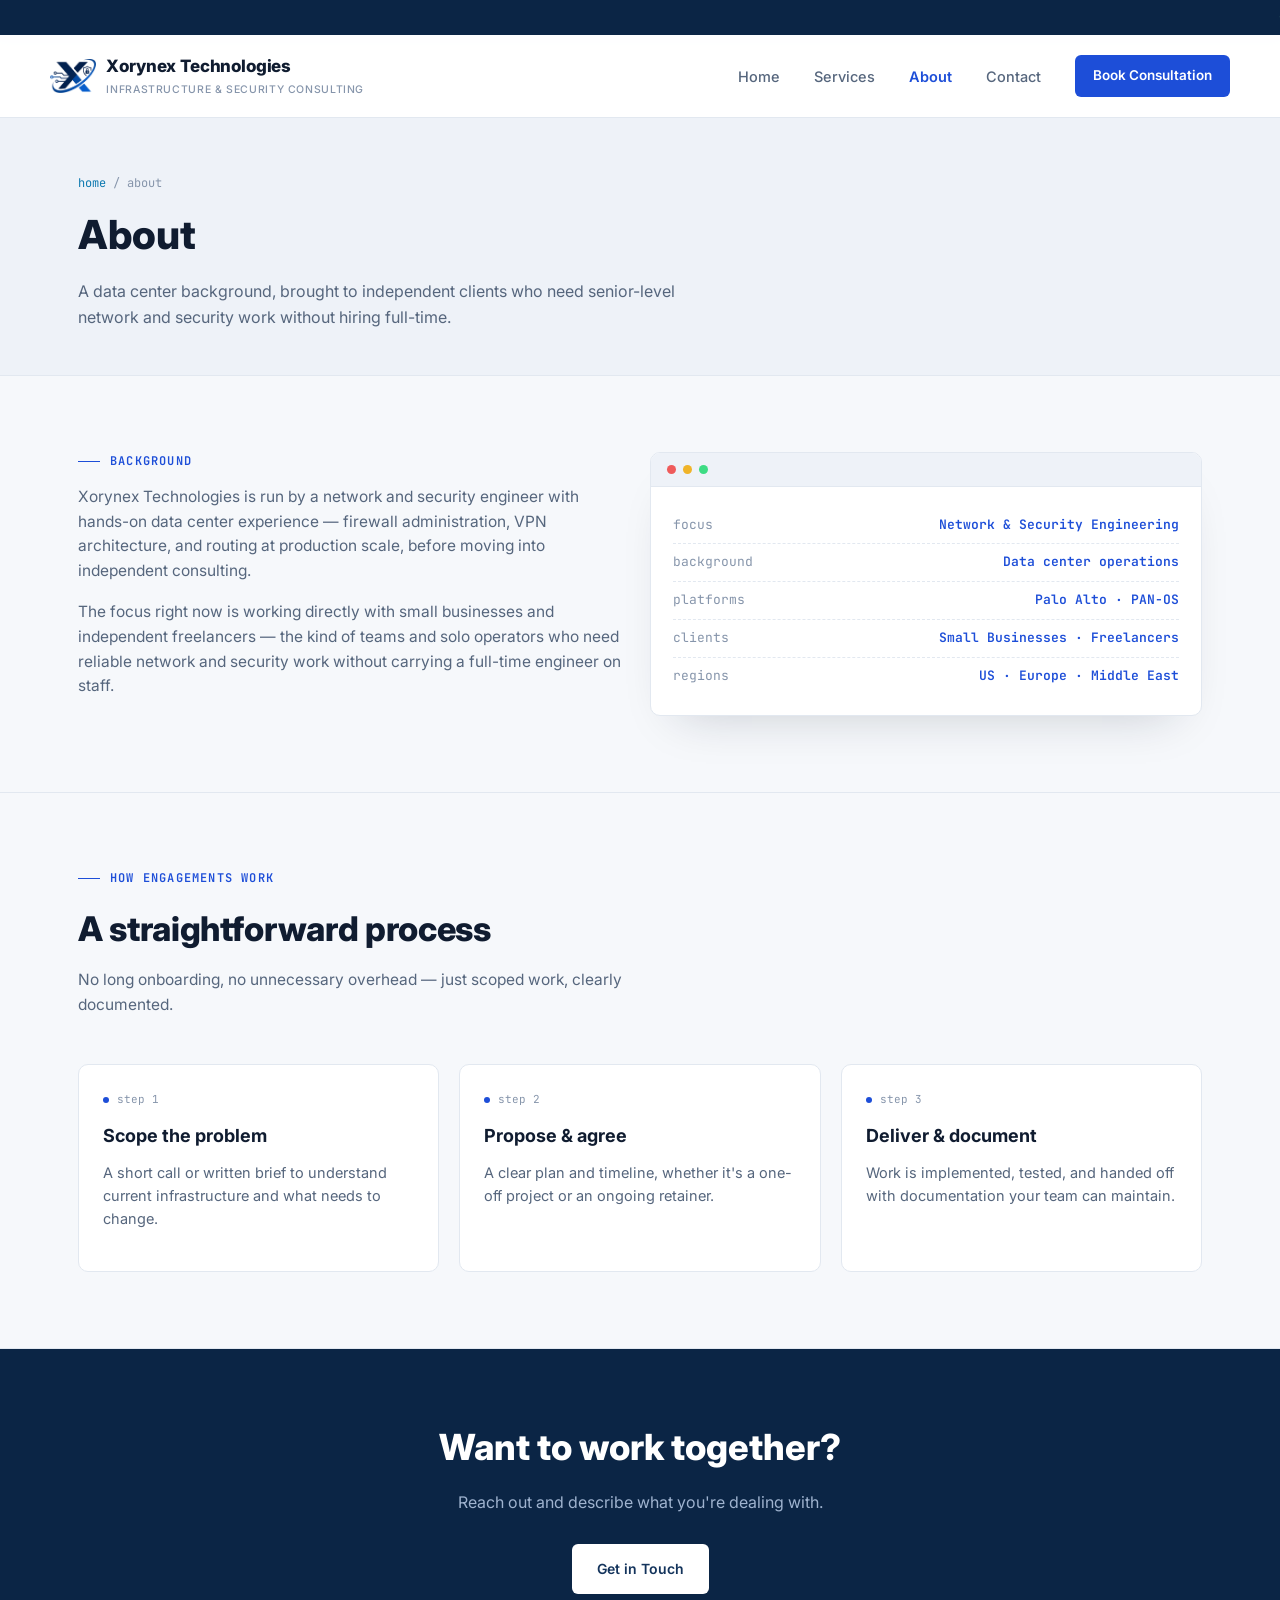
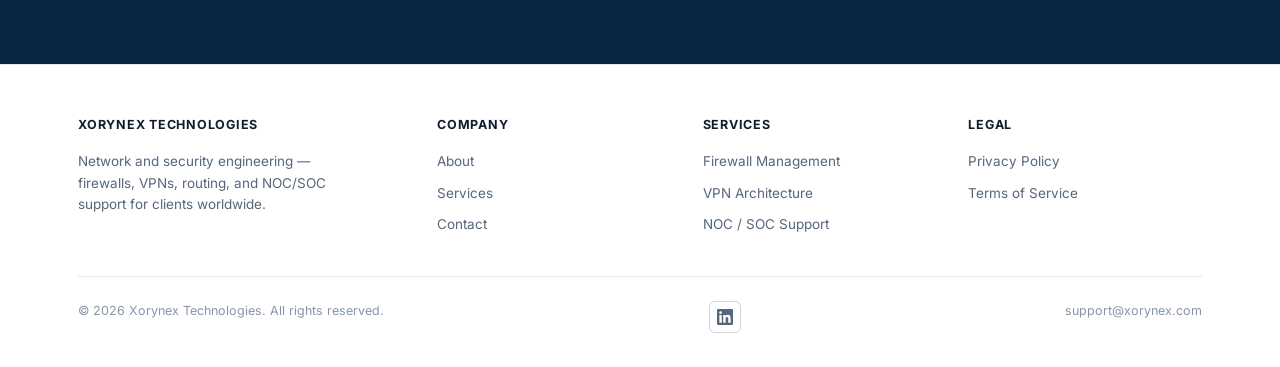
==== commit a72b86e9: "Add files via upload" ====
--- a/about.html
+++ b/about.html
@@ -6,6 +6,35 @@
 <title>About — Xorynex Technologies</title>
 <meta name="description" content="Xorynex Technologies is an independent network and security engineering practice with a data center background, serving small businesses and independent freelancers internationally.">
 <link rel="stylesheet" href="style.css">
+
+<!-- Favicons -->
+<link rel="icon" href="/favicon.ico" sizes="any">
+<link rel="icon" type="image/png" sizes="32x32" href="/favicon-32.png">
+<link rel="icon" type="image/png" sizes="16x16" href="/favicon-16.png">
+<link rel="apple-touch-icon" href="/apple-touch-icon.png">
+<link rel="icon" type="image/png" sizes="192x192" href="/icon-192.png">
+<link rel="manifest" href="/site.webmanifest">
+<meta name="theme-color" content="#0b2545">
+
+<!-- SEO -->
+<link rel="canonical" href="https://xorynex.com/about">
+<meta name="robots" content="index, follow">
+
+<!-- Open Graph -->
+<meta property="og:type" content="website">
+<meta property="og:site_name" content="Xorynex Technologies">
+<meta property="og:url" content="https://xorynex.com/about">
+<meta property="og:title" content="About — Xorynex Technologies">
+<meta property="og:description" content="Xorynex Technologies is an independent network and security engineering practice with a data center background, serving small businesses and independent freelancers internationally.">
+<meta property="og:image" content="https://xorynex.com/og-image.jpg">
+<meta property="og:image:width" content="1200">
+<meta property="og:image:height" content="630">
+
+<!-- Twitter -->
+<meta name="twitter:card" content="summary_large_image">
+<meta name="twitter:title" content="About — Xorynex Technologies">
+<meta name="twitter:description" content="Xorynex Technologies is an independent network and security engineering practice with a data center background, serving small businesses and independent freelancers internationally.">
+<meta name="twitter:image" content="https://xorynex.com/og-image.jpg">
 </head>
 <body>
 
@@ -25,16 +54,16 @@
 
 <header class="site">
   <div class="wrap nav">
-    <a href="index.html" class="brand">
-      <span class="brand__dot"></span>
+    <a href="/" class="brand">
+      <img class="brand__logo" src="/logo-icon.png" alt="Xorynex Technologies logo" width="34" height="25">
       <span>Xorynex Technologies<small>Infrastructure &amp; Security Consulting</small></span>
     </a>
     <nav class="nav__links">
-      <a href="index.html">Home</a>
-      <a href="services.html">Services</a>
-      <a href="about.html" class="current">About</a>
-      <a href="contact.html">Contact</a>
-      <a href="contact.html" class="nav__cta">Book Consultation</a>
+      <a href="/">Home</a>
+      <a href="/services">Services</a>
+      <a href="/about" class="current">About</a>
+      <a href="/contact">Contact</a>
+      <a href="/contact" class="nav__cta">Book Consultation</a>
     </nav>
     <button class="nav__toggle" aria-label="Toggle menu">☰ menu</button>
   </div>
@@ -43,7 +72,7 @@
 <main>
   <div class="page-header">
     <div class="wrap">
-      <div class="breadcrumb"><a href="index.html">home</a> / about</div>
+      <div class="breadcrumb"><a href="/">home</a> / about</div>
       <h1>About</h1>
       <p>A data center background, brought to independent clients who need senior-level network and security work without hiring full-time.</p>
     </div>
@@ -102,7 +131,7 @@
     <div class="wrap">
       <h2>Want to work together?</h2>
       <p>Reach out and describe what you're dealing with.</p>
-      <div class="btn-row"><a href="contact.html" class="btn btn--primary">Get in Touch</a></div>
+      <div class="btn-row"><a href="/contact" class="btn btn--primary">Get in Touch</a></div>
     </div>
   </section>
 </main>
@@ -117,24 +146,24 @@
       <div class="footer__col">
         <h4>Company</h4>
         <ul>
-          <li><a href="about.html">About</a></li>
-          <li><a href="services.html">Services</a></li>
-          <li><a href="contact.html">Contact</a></li>
+          <li><a href="/about">About</a></li>
+          <li><a href="/services">Services</a></li>
+          <li><a href="/contact">Contact</a></li>
         </ul>
       </div>
       <div class="footer__col">
         <h4>Services</h4>
         <ul>
-          <li><a href="services.html#firewall">Firewall Management</a></li>
-          <li><a href="services.html#vpn">VPN Architecture</a></li>
-          <li><a href="services.html#noc-soc">NOC / SOC Support</a></li>
+          <li><a href="/services#firewall">Firewall Management</a></li>
+          <li><a href="/services#vpn">VPN Architecture</a></li>
+          <li><a href="/services#noc-soc">NOC / SOC Support</a></li>
         </ul>
       </div>
       <div class="footer__col">
         <h4>Legal</h4>
         <ul>
-          <li><a href="privacy.html">Privacy Policy</a></li>
-          <li><a href="terms.html">Terms of Service</a></li>
+          <li><a href="/privacy">Privacy Policy</a></li>
+          <li><a href="/terms">Terms of Service</a></li>
         </ul>
       </div>
     </div>
--- a/style.css
+++ b/style.css
@@ -139,6 +139,13 @@
   flex-shrink: 0;
 }
 
+.brand__logo {
+  height: 34px;
+  width: auto;
+  flex-shrink: 0;
+  display: block;
+}
+
 .brand small {
   display: block;
   font-family: var(--font-sans);
@@ -464,6 +471,79 @@
 }
 .log-entry__author strong { color: var(--text-primary); }
 
+/* ==========================================================================
+   Scenario cards (Example Engagements) — icon-fronted card grid
+   ========================================================================== */
+
+.scenario-grid {
+  display: grid;
+  grid-template-columns: repeat(3, 1fr);
+  gap: 20px;
+}
+@media (max-width: 900px) { .scenario-grid { grid-template-columns: 1fr; } }
+
+.scenario-card {
+  background: var(--bg-panel);
+  border: 1px solid var(--line);
+  border-left: 3px solid var(--signal);
+  border-radius: 10px;
+  padding: 26px 24px;
+  margin-bottom: 0;
+  transition: border-color 0.15s ease, transform 0.15s ease, box-shadow 0.15s ease;
+}
+.scenario-card:hover {
+  transform: translateY(-2px);
+  box-shadow: 0 16px 32px -22px rgba(16, 28, 48, 0.25);
+}
+
+.scenario-card__top {
+  display: flex;
+  align-items: flex-start;
+  justify-content: space-between;
+  margin-bottom: 16px;
+}
+
+.scenario-icon {
+  width: 44px;
+  height: 44px;
+  border-radius: 10px;
+  background: var(--signal-dim);
+  display: flex;
+  align-items: center;
+  justify-content: center;
+  flex-shrink: 0;
+  color: var(--signal);
+}
+.scenario-icon svg { width: 22px; height: 22px; }
+
+.scenario-card .log-entry__meta { margin-bottom: 12px; }
+
+/* ==========================================================================
+   Review cards (Client Feedback) — star-rated testimonial grid
+   ========================================================================== */
+
+.review-grid {
+  display: grid;
+  grid-template-columns: repeat(3, 1fr);
+  gap: 20px;
+}
+@media (max-width: 900px) { .review-grid { grid-template-columns: 1fr; } }
+
+.review-card {
+  transition: border-color 0.15s ease, transform 0.15s ease, box-shadow 0.15s ease;
+}
+.review-card:hover {
+  transform: translateY(-2px);
+  box-shadow: 0 16px 32px -22px rgba(16, 28, 48, 0.25);
+}
+
+.review-card__stars {
+  color: var(--signal);
+  font-size: 14px;
+  letter-spacing: 2px;
+  margin-bottom: 12px;
+}
+
 .placeholder-tag {
   display: inline-block;
   font-family: var(--font-mono);
@@ -514,6 +594,16 @@
    Forms
    ========================================================================== */
 
+.contact-grid {
+  display: grid;
+  grid-template-columns: 1fr 0.7fr;
+  gap: 40px;
+  align-items: start;
+}
+@media (max-width: 780px) {
+  .contact-grid { grid-template-columns: 1fr; gap: 32px; }
+}
+
 .form-panel {
   background: var(--bg-panel);
   border: 1px solid var(--line);
@@ -770,3 +860,238 @@
   vertical-align: middle;
   letter-spacing: 0.04em;
 }
+
+/* ==========================================================================
+   Skip link (accessibility)
+   ========================================================================== */
+
+.skip-link {
+  position: absolute;
+  top: -48px;
+  left: 12px;
+  background: var(--signal);
+  color: #fff;
+  font-family: var(--font-sans);
+  font-size: 13.5px;
+  font-weight: 600;
+  padding: 10px 16px;
+  border-radius: var(--radius);
+  z-index: 100;
+  transition: top 0.15s ease;
+}
+.skip-link:focus { top: 12px; }
+
+/* ==========================================================================
+   Hero visual (network diagram graphic)
+   ========================================================================== */
+
+.hero__visual { width: 100%; height: auto; }
+.hero__visual svg { width: 100%; height: auto; display: block; }
+
+@keyframes pulse-node {
+  0%, 100% { opacity: 1; }
+  50% { opacity: 0.45; }
+}
+.hero__visual .pulse { animation: pulse-node 2.4s ease-in-out infinite; }
+
+@keyframes flow-dash {
+  to { stroke-dashoffset: -24; }
+}
+.hero__visual .flow {
+  stroke-dasharray: 4 8;
+  animation: flow-dash 1.4s linear infinite;
+}
+
+/* ==========================================================================
+   Badge strip (technologies)
+   ========================================================================== */
+
+.badge-strip-wrap {
+  padding: 32px 0;
+  border-bottom: 1px solid var(--line);
+  background: var(--bg-panel-alt);
+}
+.badge-strip-label {
+  font-family: var(--font-mono);
+  font-size: 11.5px;
+  color: var(--text-faint);
+  text-transform: uppercase;
+  letter-spacing: 0.08em;
+  margin-bottom: 16px;
+  text-align: center;
+}
+.badge-strip {
+  display: flex;
+  flex-wrap: wrap;
+  align-items: center;
+  justify-content: center;
+  gap: 12px 28px;
+}
+.badge-strip__item {
+  font-family: var(--font-sans);
+  font-size: 13.5px;
+  font-weight: 600;
+  color: var(--text-dim);
+  display: flex;
+  align-items: center;
+  gap: 8px;
+}
+.badge-strip__icon {
+  width: 18px;
+  height: 18px;
+  flex-shrink: 0;
+  color: var(--text-dim);
+}
+.badge-strip__item--text-only {
+  padding: 2px 0;
+}
+
+/* ==========================================================================
+   Card icon (service cards, icon variant)
+   ========================================================================== */
+
+.card__icon {
+  width: 44px;
+  height: 44px;
+  border-radius: 10px;
+  background: var(--signal-dim);
+  color: var(--signal);
+  display: flex;
+  align-items: center;
+  justify-content: center;
+  margin-bottom: 16px;
+}
+.card__icon svg { width: 22px; height: 22px; fill: none; stroke: currentColor; }
+
+/* ==========================================================================
+   Why-choose-us grid
+   ========================================================================== */
+
+.why-grid {
+  display: grid;
+  grid-template-columns: repeat(3, 1fr);
+  gap: 20px;
+}
+@media (max-width: 900px) { .why-grid { grid-template-columns: 1fr 1fr; } }
+@media (max-width: 620px) { .why-grid { grid-template-columns: 1fr; } }
+
+.why-card {
+  background: var(--bg-panel);
+  border: 1px solid var(--line);
+  border-radius: 10px;
+  padding: 26px 24px;
+  transition: border-color 0.15s ease, transform 0.15s ease, box-shadow 0.15s ease;
+}
+.why-card:hover { border-color: var(--signal); transform: translateY(-2px); box-shadow: 0 16px 32px -22px rgba(16, 28, 48, 0.25); }
+
+.why-card__icon {
+  width: 40px;
+  height: 40px;
+  border-radius: 10px;
+  background: var(--signal-dim);
+  color: var(--signal);
+  display: flex;
+  align-items: center;
+  justify-content: center;
+  margin-bottom: 16px;
+}
+.why-card__icon svg { width: 20px; height: 20px; fill: none; stroke: currentColor; }
+
+.why-card h3 {
+  font-family: var(--font-sans);
+  font-size: 17px;
+  margin: 0 0 8px;
+  font-weight: 700;
+  color: var(--text-primary);
+}
+.why-card p { color: var(--text-dim); font-size: 14px; margin: 0; }
+
+/* ==========================================================================
+   Process strip (5-stage engagement flow)
+   ========================================================================== */
+
+.process-strip {
+  display: grid;
+  grid-template-columns: repeat(5, 1fr);
+  gap: 20px;
+}
+@media (max-width: 900px) { .process-strip { grid-template-columns: 1fr 1fr; } }
+@media (max-width: 480px) { .process-strip { grid-template-columns: 1fr; } }
+
+.process-step {
+  border-top: 2px solid var(--signal);
+  padding-top: 16px;
+}
+.process-step__num {
+  font-family: var(--font-mono);
+  font-size: 13px;
+  font-weight: 700;
+  color: var(--signal);
+  margin-bottom: 10px;
+}
+.process-step h3 {
+  font-family: var(--font-sans);
+  font-size: 15.5px;
+  margin: 0 0 8px;
+  font-weight: 700;
+  color: var(--text-primary);
+}
+.process-step p { color: var(--text-dim); font-size: 13.5px; margin: 0; }
+
+/* ==========================================================================
+   Industry grid
+   ========================================================================== */
+
+.industry-grid {
+  display: grid;
+  grid-template-columns: repeat(6, 1fr);
+  gap: 16px;
+}
+@media (max-width: 900px) { .industry-grid { grid-template-columns: repeat(3, 1fr); } }
+@media (max-width: 560px) { .industry-grid { grid-template-columns: 1fr 1fr; } }
+
+.industry-item {
+  background: var(--bg-panel);
+  border: 1px solid var(--line);
+  border-radius: 10px;
+  padding: 22px 14px;
+  display: flex;
+  flex-direction: column;
+  align-items: center;
+  gap: 10px;
+  text-align: center;
+  transition: border-color 0.15s ease, transform 0.15s ease;
+}
+.industry-item:hover { border-color: var(--signal); transform: translateY(-2px); }
+.industry-item svg { width: 26px; height: 26px; color: var(--signal); fill: none; stroke: currentColor; }
+.industry-item span {
+  font-family: var(--font-sans);
+  font-size: 13px;
+  font-weight: 600;
+  color: var(--text-primary);
+}
+
+/* ==========================================================================
+   Footer brand lockup + on-dark eyebrow
+   ========================================================================== */
+
+.footer__brand {
+  display: flex;
+  align-items: center;
+  gap: 10px;
+  font-family: var(--font-sans);
+  font-weight: 800;
+  font-size: 16px;
+  color: var(--text-primary);
+  margin-bottom: 14px;
+}
+.footer__brand img { height: 21px; width: auto; }
+
+.footer__meta-line {
+  font-family: var(--font-mono);
+  font-size: 11.5px;
+  color: var(--text-faint);
+}
+
+.eyebrow--on-dark { color: var(--text-on-dark-dim); }
+.eyebrow--on-dark::before { background: var(--text-on-dark-dim); }
